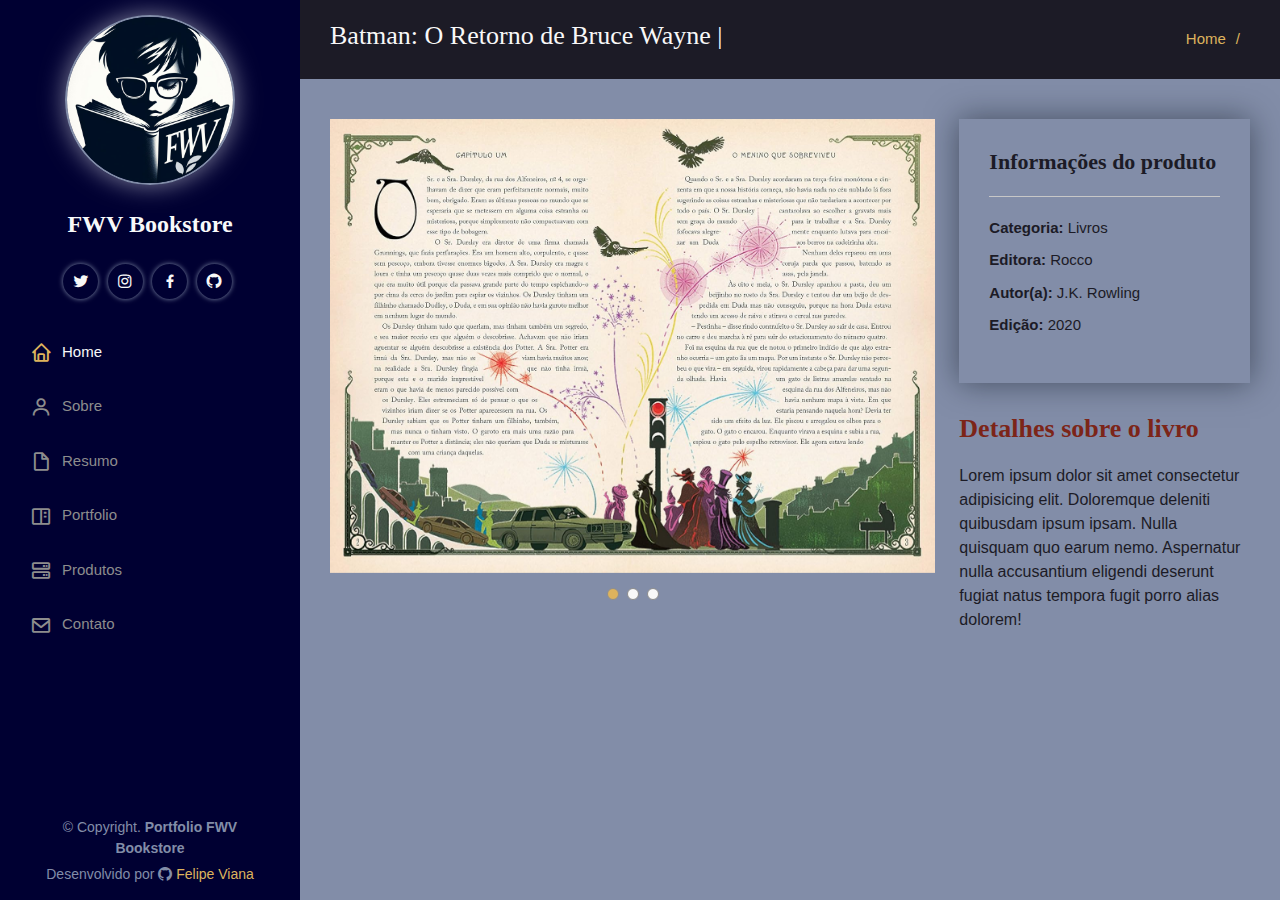
==== batman.html @ 9216678c "update" ====
<!DOCTYPE html>
<html lang="pt-br">
<head>
    <meta charset="UTF-8">
    <meta name="viewport" content="width=device-width, initial-scale=1.0">
    <title> FWV Bookstore </title>
    <!-- meta -->

    <!-- favicon -->

    <!-- CSS Bootstrap -->
    <link rel="stylesheet" href="bootstrap/aos/aos.css">
    <link rel="stylesheet" href="bootstrap/bootstrap/css/bootstrap.min.css">
    <link rel="stylesheet" href="bootstrap/bootstrap-icons/bootstrap-icons.css">
    <link rel="stylesheet" href="bootstrap/boxicons/css/boxicons.min.css">
    <link rel="stylesheet" href="bootstrap/glightbox/css/glightbox.min.css">
    <link rel="stylesheet" href="bootstrap/swiper/swiper-bundle.min.css">

    <!-- CSS Principal -->
    <link rel="stylesheet" href="css/style.css">

</head>
<body>

    <!-- botao para alternar menu mobile -->
    <i class="bi bi-list mobile-nav-toggle d-xl-none"> </i>

    <!-- Cabeçalho -->
    <header id="header">
        <div class="d-flex flex-column">

            <div class="perfil">
                <img class="img-fluid rounded-circle" src="img/perfil.jpg" alt="">

                <h1 class="text-light"> FWV Bookstore </h1>

                <div class="social-links mt-3 text-center">
                    <a href="#" class="twitter" target="_blank"> <i class="bx bxl-twitter"> </i> </a>

                    <a href="#" class="instagram" target="_blank"> <i class="bx bxl-instagram"> </i> </a>

                    <a href="#" class="facebook" target="_blank"> <i class="bx bxl-facebook"> </i> </a>

                    <a href="#" class="github" target="_blank"> <i class="bx bxl-github"> </i> </a>
                </div>
            </div>

            <nav id="navbar" class="nav-menu navbar">
                <ul>
                    <li>
                        <a href="index.html" class="nav-link scrollto active">
                            <i class="bx bx-home"> </i>
                            <span> Home </span>
                        </a>
                    </li>

                    <li>
                        <a href="index.html#sobre" class="nav-link scrollto">
                            <i class="bx bx-user"> </i>
                            <span> Sobre </span>
                        </a>
                    </li>

                    <li>
                        <a href="index.html#resumo" class="nav-link scrollto">
                            <i class="bx bx-file-blank"> </i>
                            <span> Resumo </span>
                        </a>
                    </li>

                    <li>
                        <a href="index.html#portfolio" class="nav-link scrollto">
                            <i class="bx bx-book-content"> </i>
                            <span> Portfolio </span>
                        </a>
                    </li>

                    <li>
                        <a href="index.html#produtos" class="nav-link scrollto">
                            <i class="bx bx-server"> </i>
                            <span> Produtos </span>
                        </a>
                    </li>

                    <li>
                        <a href="index.html#contato" class="nav-link scrollto">
                            <i class="bx bx-envelope"> </i>
                            <span> Contato </span>
                        </a>
                    </li>
                </ul>
            </nav>
        </div>    
    </header> <!-- fim header -->

    <main id="main">


        <section id="breadcrumbs" class="breadcrumbs">
            <div class="container">

                <div class="d-flex justify-content-between align-items-center">
                    <h2> Batman: O Retorno de Bruce Wayne |  </h2>
                    <ol>
                        <li>
                            <a href="index.html"> Home </a> 
                        </li>
                        <li>  </li>
                    </ol>
                        
                </div>
            </div>
        </section>

        <section id="portfolio-detalhes" class="portfolio-detalhes">

            <div class="container">

                <div class="row gy-4">

                    <div class="col-lg-8">

                        <div class="detalhes-slider swiper">

                            <div class="swiper-wrapper align-items-center">
        
                                <div class="swiper-slide">
                                        <img src="img/portfolio/hp1-1.jpg" alt="">
                                </div>
        
                                <div class="swiper-slide">
                                        <img src="img/portfolio/hp1-2.jpg" alt="">
                                </div>
        
                                <div class="swiper-slide">
                                        <img src="img/portfolio/hp1-3.jpg" alt="">
                                </div>
                            </div> <!-- fim swiper-wrapper -->

                            <div class="swiper-pagination"></div>
        
                        </div> <!-- fim portfolio-detalhes swiper -->
                        
                    </div> <!-- fim col-lg-8-->

                    <aside class="col-lg-4"> <!-- conteudo ao lado -->

                        <div class="portfolio-info">

                            <h3> Informações do produto </h3>
                            <ul>
                                <li><strong> Categoria:</strong> Livros </li>
                                <li><strong> Editora:</strong> Rocco </li>
                                <li><strong> Autor(a):</strong> J.K. Rowling </li>
                                <li><strong> Edição:</strong> 2020 </li>
                            </ul>
                        </div> <!-- fim portfolio-info -->

                        <div class="portfolio-description">

                            <h2> Detalhes sobre o livro </h2>
                            <p> Lorem ipsum dolor sit amet consectetur adipisicing elit. Doloremque deleniti quibusdam ipsum ipsam. Nulla quisquam quo earum nemo. Aspernatur nulla accusantium eligendi deserunt fugiat natus tempora fugit porro alias dolorem! </p>


                        </div>


                    </aside>

                </div> <!-- fim row gy-4-->

                

            </div>

        </section>


    </main> <!-- fim main -->


    <footer id="footer">
        <div class="container">
            <div class="copyright">
                &copy; Copyright. <strong> <span> Portfolio FWV Bookstore </span> </strong>
            </div>
                <div class="creditos"> 
                    Desenvolvido por <i class="bi bi-github"> </i> <a href="https://github.com/Felipewv93" target="_blank"> Felipe Viana </a>
                </div>
        </div>
    </footer>

    <a class="back-to-top d-flex align-items-center justify-content-center" href="#">

        <i class="bi bi-arrow-up-short"> </i>
    </a>

    <!-- JS Bootstrap -->
    <script src="bootstrap/aos/aos.js"> </script>
    <script src="bootstrap/bootstrap/js/bootstrap.bundle.min.js"> </script>
    <script src="bootstrap/glightbox/js/glightbox.min.js"> </script>
    <script src="bootstrap/isotope-layout/isotope.pkgd.min.js"> </script>
    <script src="bootstrap/purecounter/purecounter_vanilla.js"> </script>
    <script src="bootstrap/swiper/swiper-bundle.min.js"> </script>
    <script src="bootstrap/typed.js/typed.umd.js"> </script>
    <script src="bootstrap/waypoints/noframework.waypoints.js"> </script>

    <!-- JS Principal -->
    <script src="js/main.js"> </script>
    
</body>
</html>
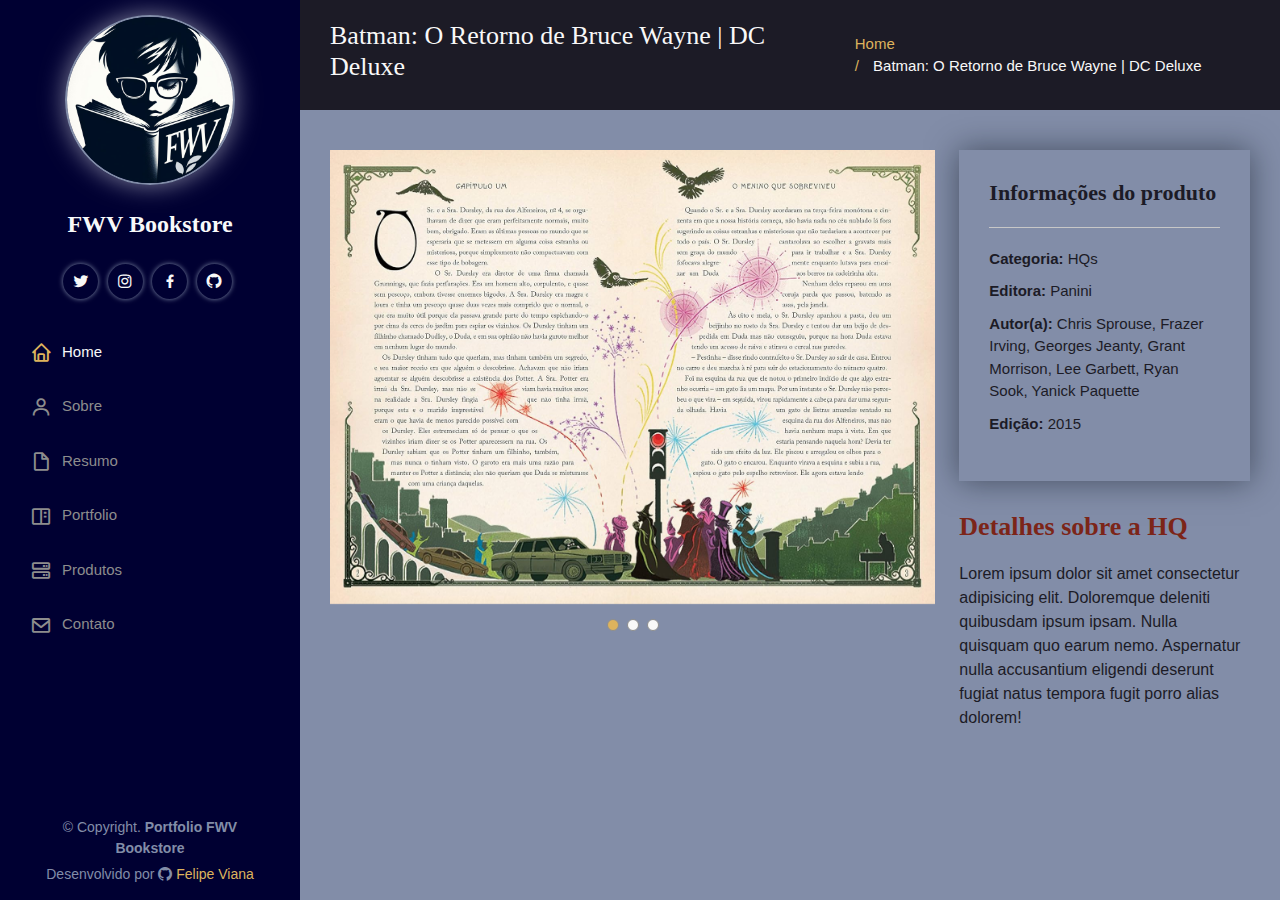
==== commit 28e61682: "update pages" ====
--- a/batman.html
+++ b/batman.html
@@ -100,12 +100,12 @@
             <div class="container">
 
                 <div class="d-flex justify-content-between align-items-center">
-                    <h2> Batman: O Retorno de Bruce Wayne |  </h2>
+                    <h2> Batman: O Retorno de Bruce Wayne | DC Deluxe </h2>
                     <ol>
                         <li>
                             <a href="index.html"> Home </a> 
                         </li>
-                        <li>  </li>
+                        <li> Batman: O Retorno de Bruce Wayne | DC Deluxe </li>
                     </ol>
                         
                 </div>
@@ -149,16 +149,16 @@
 
                             <h3> Informações do produto </h3>
                             <ul>
-                                <li><strong> Categoria:</strong> Livros </li>
-                                <li><strong> Editora:</strong> Rocco </li>
-                                <li><strong> Autor(a):</strong> J.K. Rowling </li>
-                                <li><strong> Edição:</strong> 2020 </li>
+                                <li><strong> Categoria:</strong> HQs </li>
+                                <li><strong> Editora:</strong> Panini </li>
+                                <li><strong> Autor(a):</strong> Chris Sprouse, Frazer Irving, Georges Jeanty, Grant Morrison, Lee Garbett, Ryan Sook, Yanick Paquette </li>
+                                <li><strong> Edição:</strong> 2015 </li>
                             </ul>
                         </div> <!-- fim portfolio-info -->
 
                         <div class="portfolio-description">
 
-                            <h2> Detalhes sobre o livro </h2>
+                            <h2> Detalhes sobre a HQ </h2>
                             <p> Lorem ipsum dolor sit amet consectetur adipisicing elit. Doloremque deleniti quibusdam ipsum ipsam. Nulla quisquam quo earum nemo. Aspernatur nulla accusantium eligendi deserunt fugiat natus tempora fugit porro alias dolorem! </p>
 
 
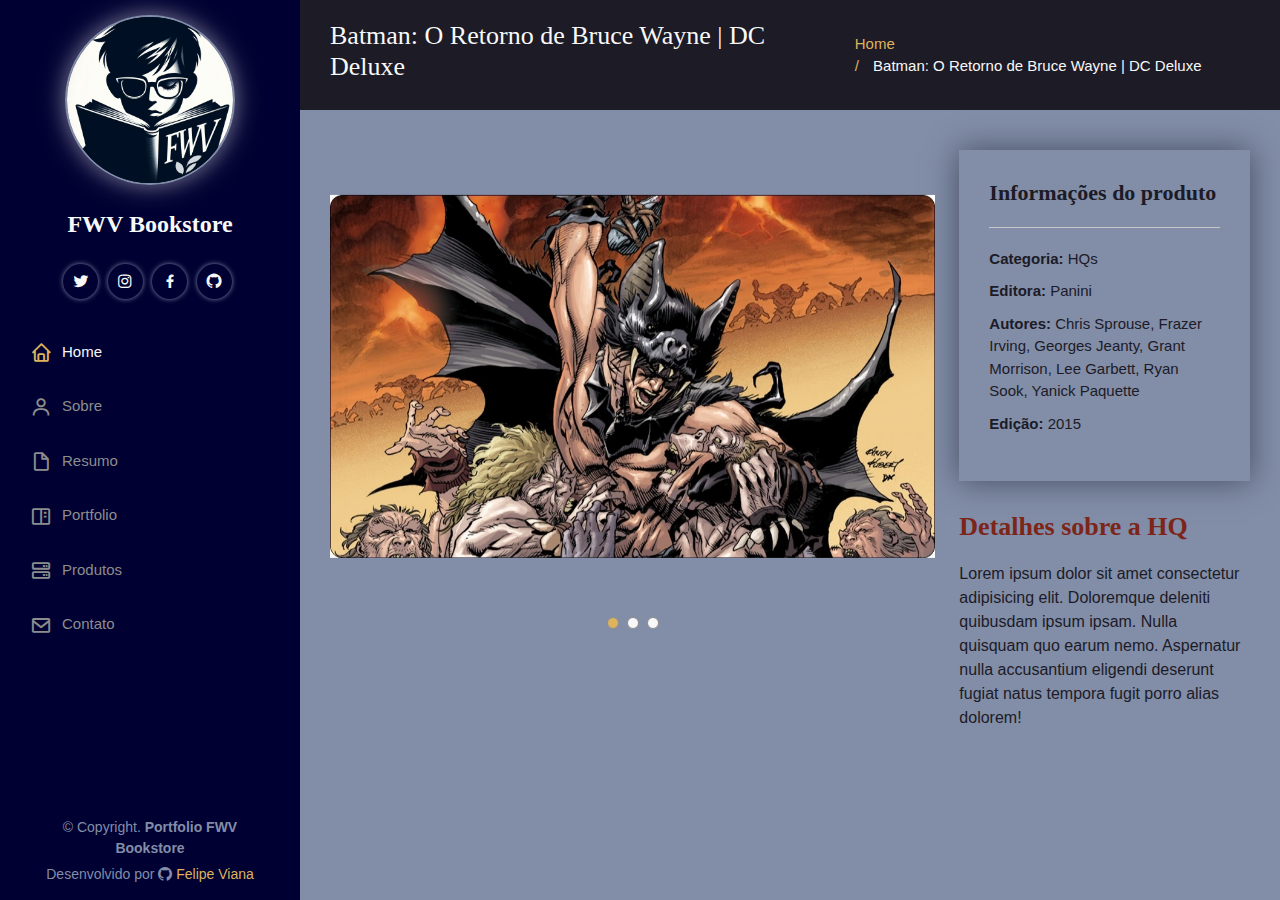
==== commit 376a1227: "update pages" ====
--- a/batman.html
+++ b/batman.html
@@ -125,15 +125,15 @@
                             <div class="swiper-wrapper align-items-center">
         
                                 <div class="swiper-slide">
-                                        <img src="img/portfolio/hp1-1.jpg" alt="">
+                                        <img src="img/portfolio/bat.webp" alt="">
                                 </div>
         
                                 <div class="swiper-slide">
-                                        <img src="img/portfolio/hp1-2.jpg" alt="">
+                                        <img src="img/portfolio/bat2.webp" alt="">
                                 </div>
         
                                 <div class="swiper-slide">
-                                        <img src="img/portfolio/hp1-3.jpg" alt="">
+                                        <img src="img/portfolio/bat3.webp" alt="">
                                 </div>
                             </div> <!-- fim swiper-wrapper -->
 
@@ -151,7 +151,7 @@
                             <ul>
                                 <li><strong> Categoria:</strong> HQs </li>
                                 <li><strong> Editora:</strong> Panini </li>
-                                <li><strong> Autor(a):</strong> Chris Sprouse, Frazer Irving, Georges Jeanty, Grant Morrison, Lee Garbett, Ryan Sook, Yanick Paquette </li>
+                                <li><strong> Autores:</strong> Chris Sprouse, Frazer Irving, Georges Jeanty, Grant Morrison, Lee Garbett, Ryan Sook, Yanick Paquette </li>
                                 <li><strong> Edição:</strong> 2015 </li>
                             </ul>
                         </div> <!-- fim portfolio-info -->
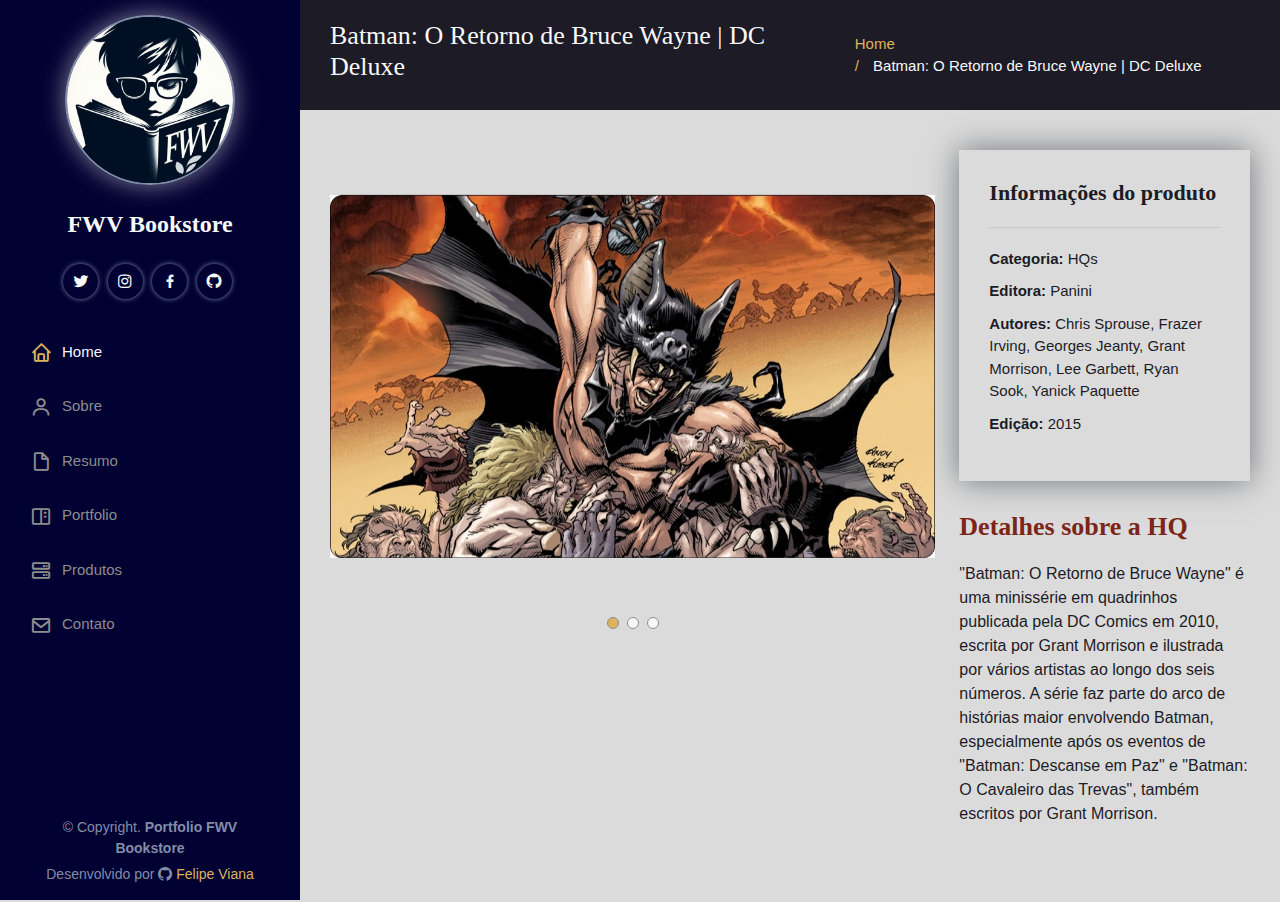
==== commit 02fd8437: "update" ====
--- a/batman.html
+++ b/batman.html
@@ -7,6 +7,7 @@
     <!-- meta -->
 
     <!-- favicon -->
+    <link rel="shortcut icon" href="img/favicon.ico">
 
     <!-- CSS Bootstrap -->
     <link rel="stylesheet" href="bootstrap/aos/aos.css">
@@ -159,7 +160,7 @@
                         <div class="portfolio-description">
 
                             <h2> Detalhes sobre a HQ </h2>
-                            <p> Lorem ipsum dolor sit amet consectetur adipisicing elit. Doloremque deleniti quibusdam ipsum ipsam. Nulla quisquam quo earum nemo. Aspernatur nulla accusantium eligendi deserunt fugiat natus tempora fugit porro alias dolorem! </p>
+                            <p> "Batman: O Retorno de Bruce Wayne" é uma minissérie em quadrinhos publicada pela DC Comics em 2010, escrita por Grant Morrison e ilustrada por vários artistas ao longo dos seis números. A série faz parte do arco de histórias maior envolvendo Batman, especialmente após os eventos de "Batman: Descanse em Paz" e "Batman: O Cavaleiro das Trevas", também escritos por Grant Morrison. </p>
 
 
                         </div>
--- a/css/style.css
+++ b/css/style.css
@@ -2,7 +2,7 @@
 :root{
 
     --fundo-menu-lateral: #1c1b26 ;
-    --fundo-claro: #828da8;
+    --fundo-claro: rgb(219, 219, 219);
     --fundo-claro2: #714e33;
 
     --borda-clara: #f8f8f8;
@@ -304,6 +304,9 @@
     background: var(--texto-escuro);
     color: var(--texto-branco);
 }
+.section-bg .section-title h2 {
+    color: rgb(219, 219, 219);
+}
 .section-title {
     padding-bottom: 30px;
 }
